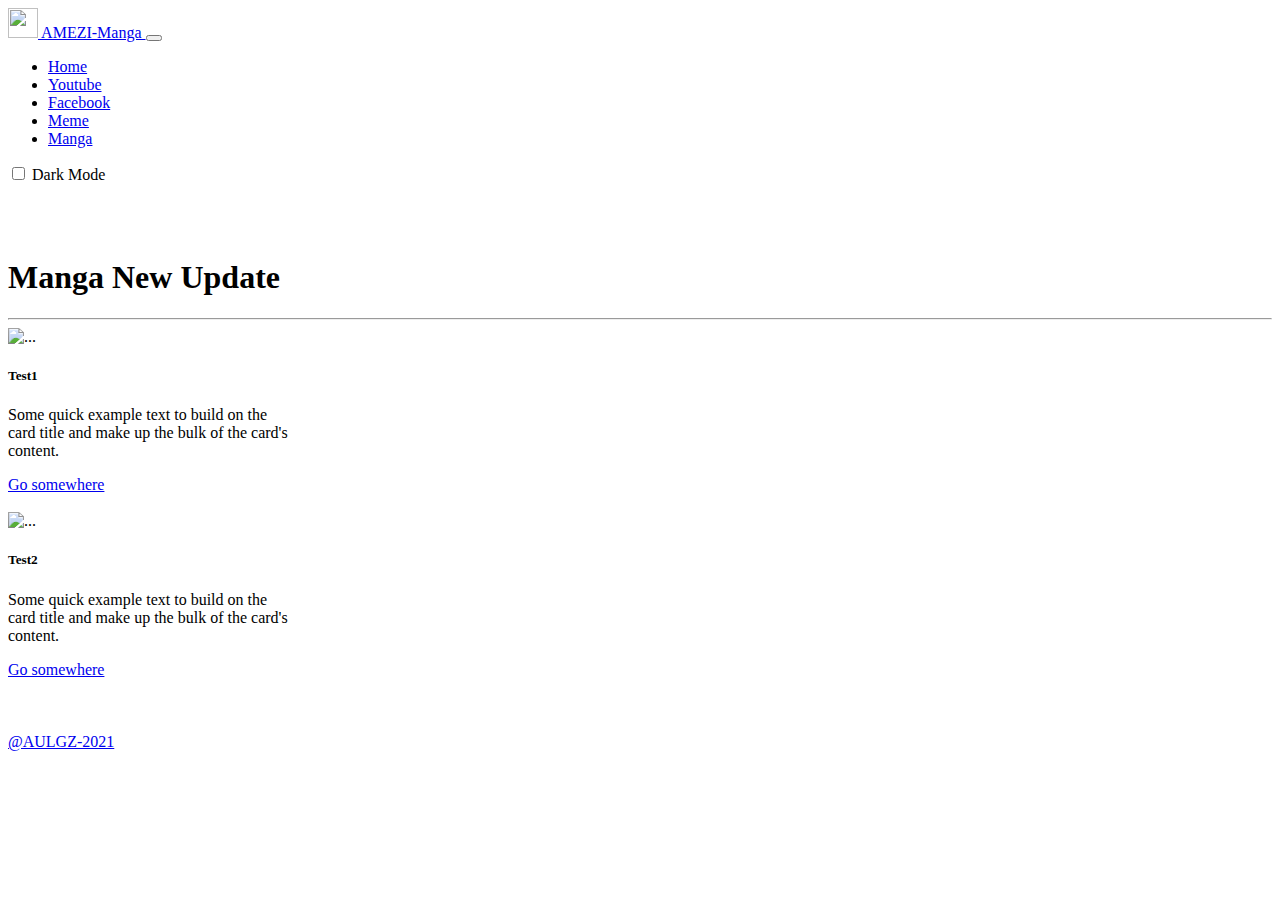
==== manga.html @ 695fefc5 "dispay update" ====
<html>

<head>
    <title>AMEZI-Manga</title>
    <meta charset="utf-8">
    <link rel="preconnect" href="https://fonts.gstatic.com">
    <link href="https://fonts.googleapis.com/css2?family=Kanit:wght@200&display=swap" rel="stylesheet">
    <link rel="stylesheet" href="css/index.css">
    <link rel="stylesheet" href="css/bootstrap.css">
    <link rel="stylesheet" href="css/dark-mode.css">
    <script src="js/dark-mode-switch.min.js"></script>
    <link rel="shortcut icon" href="img/amezi.ico">
    <script src="https://cdn.jsdelivr.net/npm/bootstrap@5.0.0/dist/js/bootstrap.bundle.min.js" integrity="sha384-p34f1UUtsS3wqzfto5wAAmdvj+osOnFyQFpp4Ua3gs/ZVWx6oOypYoCJhGGScy+8" crossorigin="anonymous"></script>
    <meta name="viewport" content="width=device-width, initial-scale=1.0">
</head>

<body>
    <nav class="navbar navbar-expand-lg navbar-light bg-light">
        <div class="container-fluid">
            <a class="navbar-brand bg-light" href="index.html">
                <img src="img/amezi.ico" alt="" width="30" height="30" class="d-inline-block align-text-top rounded-circle">
                AMEZI-Manga
            </a>
            <button class="navbar-toggler" type="button" data-bs-toggle="collapse" data-bs-target="#navbarTogglerDemo02" aria-controls="navbarTogglerDemo02" aria-expanded="false" aria-label="Toggle navigation">
                <span class="navbar-toggler-icon"></span>
            </button>
            <div class="collapse navbar-collapse" id="navbarTogglerDemo02">
                <ul class="navbar-nav me-auto mb-2 mb-lg-0">
                    <li class="nav-item">
                        <a class="nav-link bg-light" aria-current="page" href="index.html">Home</a>
                    </li>
                    <li class="nav-item">
                        <a class="nav-link bg-light" href="https://www.youtube.com/channel/UCqdP4CqnoDWiKp74KaSU-Tg/featured" target="1">Youtube</a>
                    </li>
                    <li class="nav-item">
                        <a class="nav-link bg-light" href="https://www.facebook.com/AMEZIVSG" target="1">Facebook</a>
                    </li>
                    <li class="nav-item">
                        <a class="nav-link bg-light" href="meme.html">Meme</a>
                    </li>
                    <li class="nav-item">
                        <a class="nav-link bg-light" href="#">Manga</a>
                    </li>
                </ul>
                <div class="custom-control custom-switch form-check form-switch" id="dark">
                    <input type="checkbox" class="form-check-input" id="darkSwitch" />
                    <label class="custom-control-label" for="darkSwitch">Dark Mode</label>
                    <script src="js/dark-mode-switch.min.js"></script>
                </div>

            </div>
        </div>
    </nav>
    <br><br><br>
    <div class="container-md">
        <h1 class="display-5">Manga New Update</h1>
        <hr>
        <div class="container d-flex flex-row bd-highlight mb-3 d-flex justify-content-center d-flex align-content-start flex-wrap">
                <div class="d-inline p-2">
                    <div class="card bg-light" style="width: 18rem;">
                        <img src="img/test_rig_1.png" class="card-img-top" alt="...">
                        <div class="card-body">
                            <h5 class="card-title">Test1</h5>
                            <p class="card-text">Some quick example text to build on the card title and make up the bulk of the card's content.</p>
                            <a href="#" class="btn btn-primary stretched-link">Go somewhere</a>
                        </div>
                    </div>
                </div>
                <br>
                <div class="d-inline p-2">
                    <div class="card bg-light" style="width: 18rem;">
                        <img src="img/test_rig_2.png" class="card-img-top" alt="...">
                        <div class="card-body">
                            <h5 class="card-title">Test2</h5>
                            <p class="card-text">Some quick example text to build on the card title and make up the bulk of the card's content.</p>
                            <a href="#" class="btn btn-primary stretched-link">Go somewhere</a>
                        </div>
                    </div>
                </div>
        </div>
    </div>


    <br><br><br>
    <nav class="navbar fixed-bottom navbar-light bg-light">
        <div class="container-fluid">
            <a class="navbar-brand bg-light" href="https://www.facebook.com/AULGZyoutubeCasterTH/" target="1">@AULGZ-2021</a>
        </div>
    </nav>
</body>

</html>
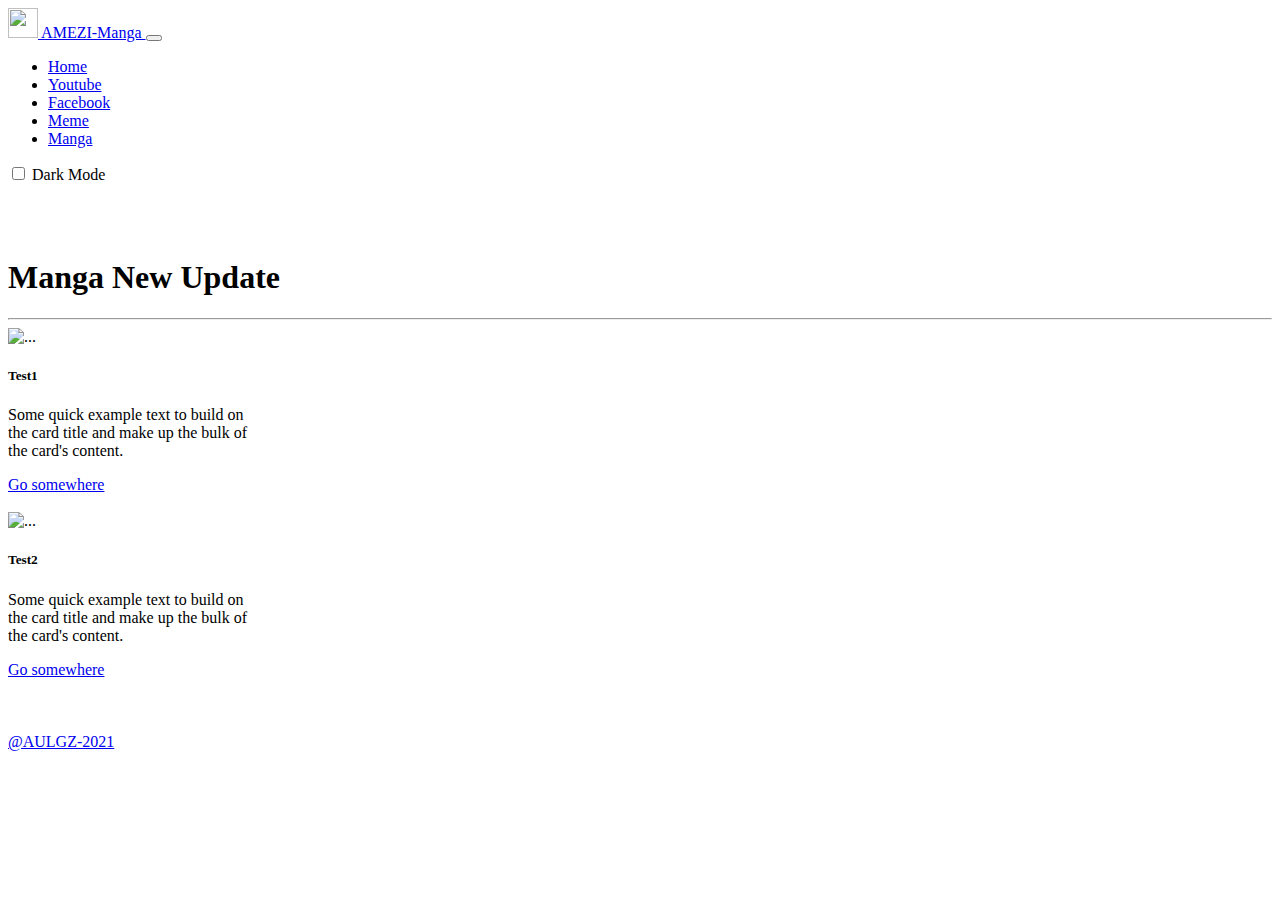
==== commit 472c34f6: "size update" ====
--- a/manga.html
+++ b/manga.html
@@ -57,7 +57,7 @@
         <hr>
         <div class="container d-flex flex-row bd-highlight mb-3 d-flex justify-content-center d-flex align-content-start flex-wrap">
                 <div class="d-inline p-2">
-                    <div class="card bg-light" style="width: 18rem;">
+                    <div class="card bg-light" style="width: 15rem;">
                         <img src="img/test_rig_1.png" class="card-img-top" alt="...">
                         <div class="card-body">
                             <h5 class="card-title">Test1</h5>
@@ -68,7 +68,7 @@
                 </div>
                 <br>
                 <div class="d-inline p-2">
-                    <div class="card bg-light" style="width: 18rem;">
+                    <div class="card bg-light" style="width: 15rem;">
                         <img src="img/test_rig_2.png" class="card-img-top" alt="...">
                         <div class="card-body">
                             <h5 class="card-title">Test2</h5>
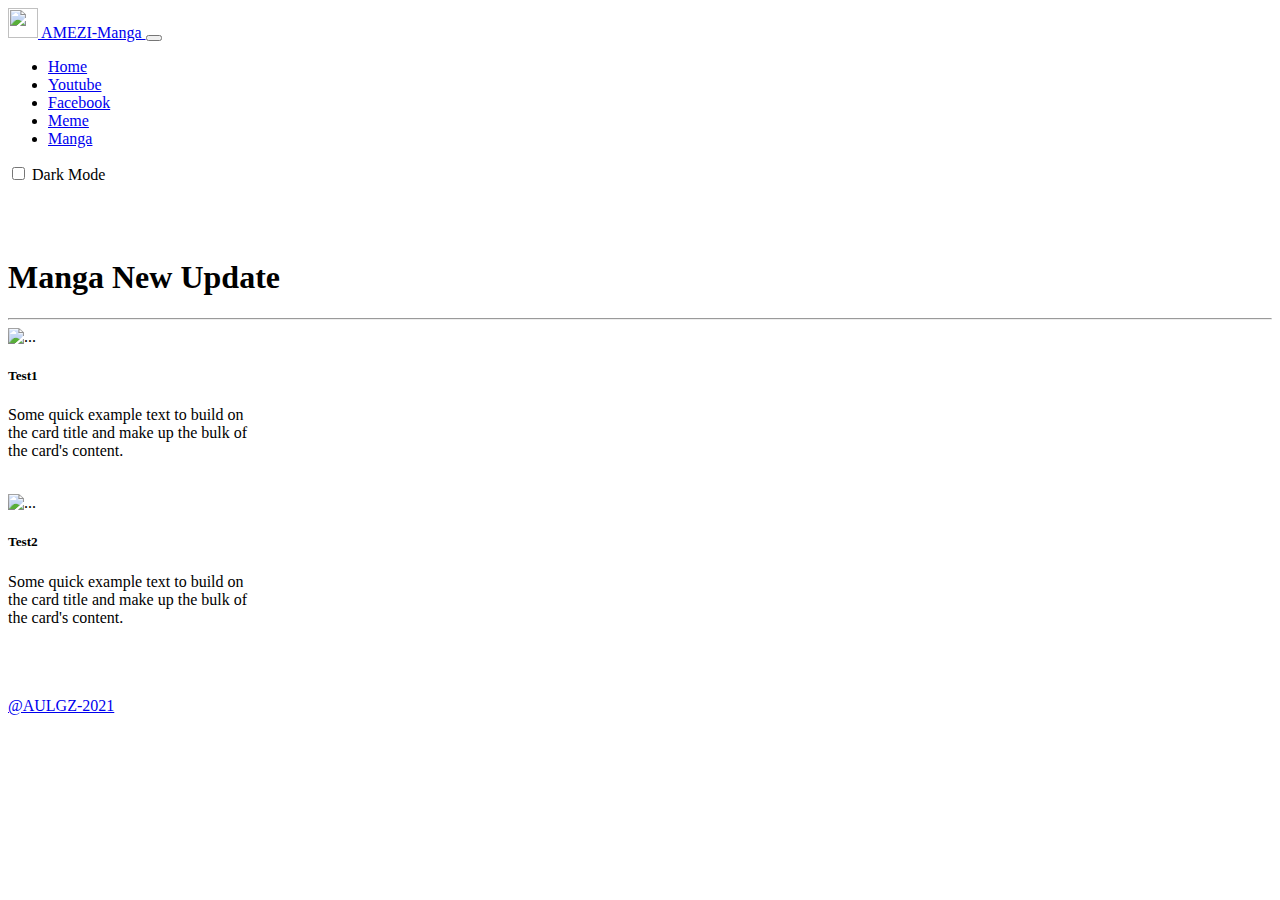
==== commit d362eee0: "button remove" ====
--- a/manga.html
+++ b/manga.html
@@ -62,7 +62,6 @@
                         <div class="card-body">
                             <h5 class="card-title">Test1</h5>
                             <p class="card-text">Some quick example text to build on the card title and make up the bulk of the card's content.</p>
-                            <a href="#" class="btn btn-primary stretched-link">Go somewhere</a>
                         </div>
                     </div>
                 </div>
@@ -73,7 +72,6 @@
                         <div class="card-body">
                             <h5 class="card-title">Test2</h5>
                             <p class="card-text">Some quick example text to build on the card title and make up the bulk of the card's content.</p>
-                            <a href="#" class="btn btn-primary stretched-link">Go somewhere</a>
                         </div>
                     </div>
                 </div>
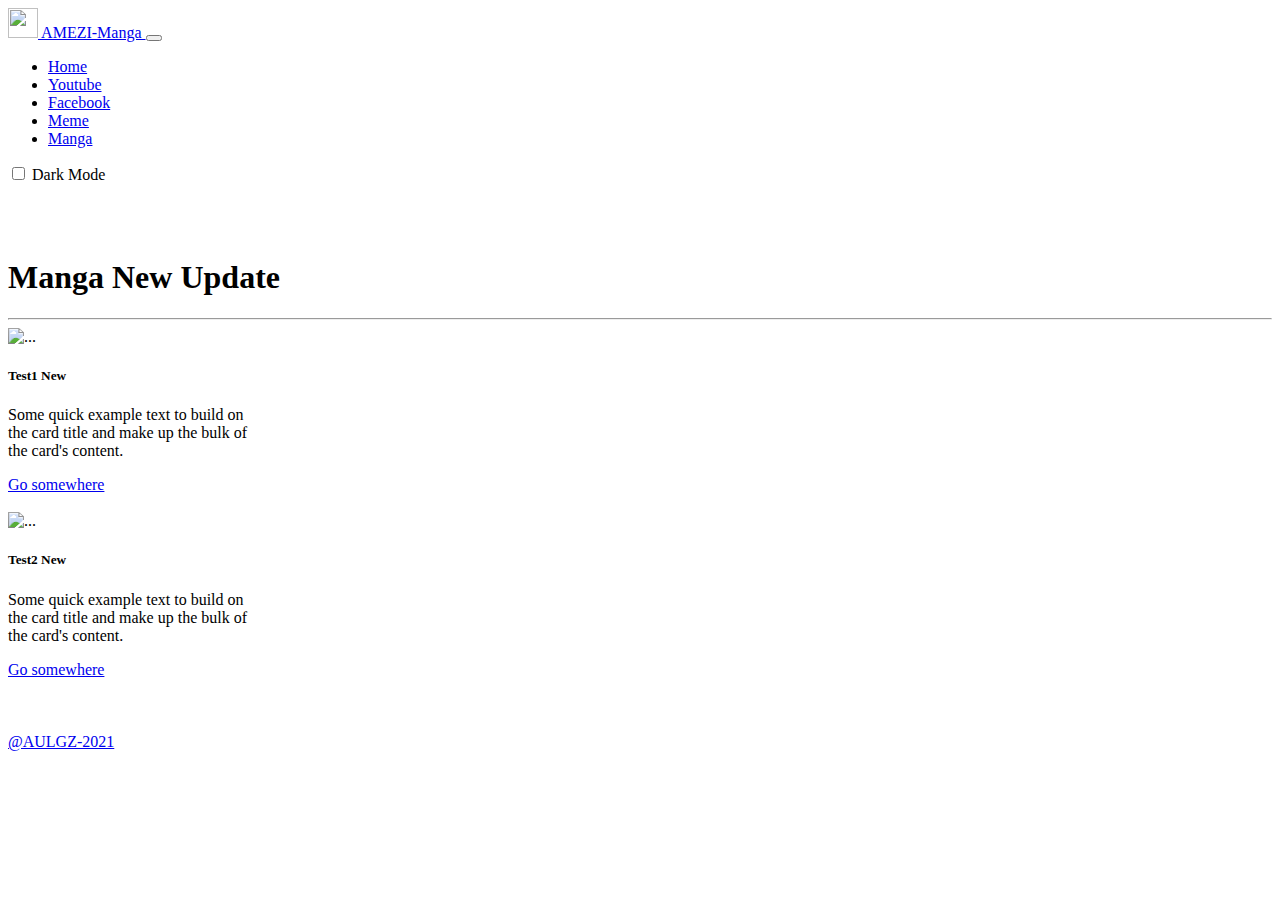
==== commit bcca3890: "new badge update" ====
--- a/manga.html
+++ b/manga.html
@@ -60,8 +60,9 @@
                     <div class="card bg-light" style="width: 15rem;">
                         <img src="img/test_rig_1.png" class="card-img-top" alt="...">
                         <div class="card-body">
-                            <h5 class="card-title">Test1</h5>
+                            <h5 class="card-title">Test1 <span class="badge bg-danger rounded-pill">New</span></h5>
                             <p class="card-text">Some quick example text to build on the card title and make up the bulk of the card's content.</p>
+                            <a href="#" class="btn btn-primary stretched-link">Go somewhere</a>
                         </div>
                     </div>
                 </div>
@@ -70,8 +71,9 @@
                     <div class="card bg-light" style="width: 15rem;">
                         <img src="img/test_rig_2.png" class="card-img-top" alt="...">
                         <div class="card-body">
-                            <h5 class="card-title">Test2</h5>
+                            <h5 class="card-title">Test2 <span class="badge bg-danger rounded-pill">New</span></h5>
                             <p class="card-text">Some quick example text to build on the card title and make up the bulk of the card's content.</p>
+                            <a href="#" class="btn btn-primary stretched-link">Go somewhere</a>
                         </div>
                     </div>
                 </div>
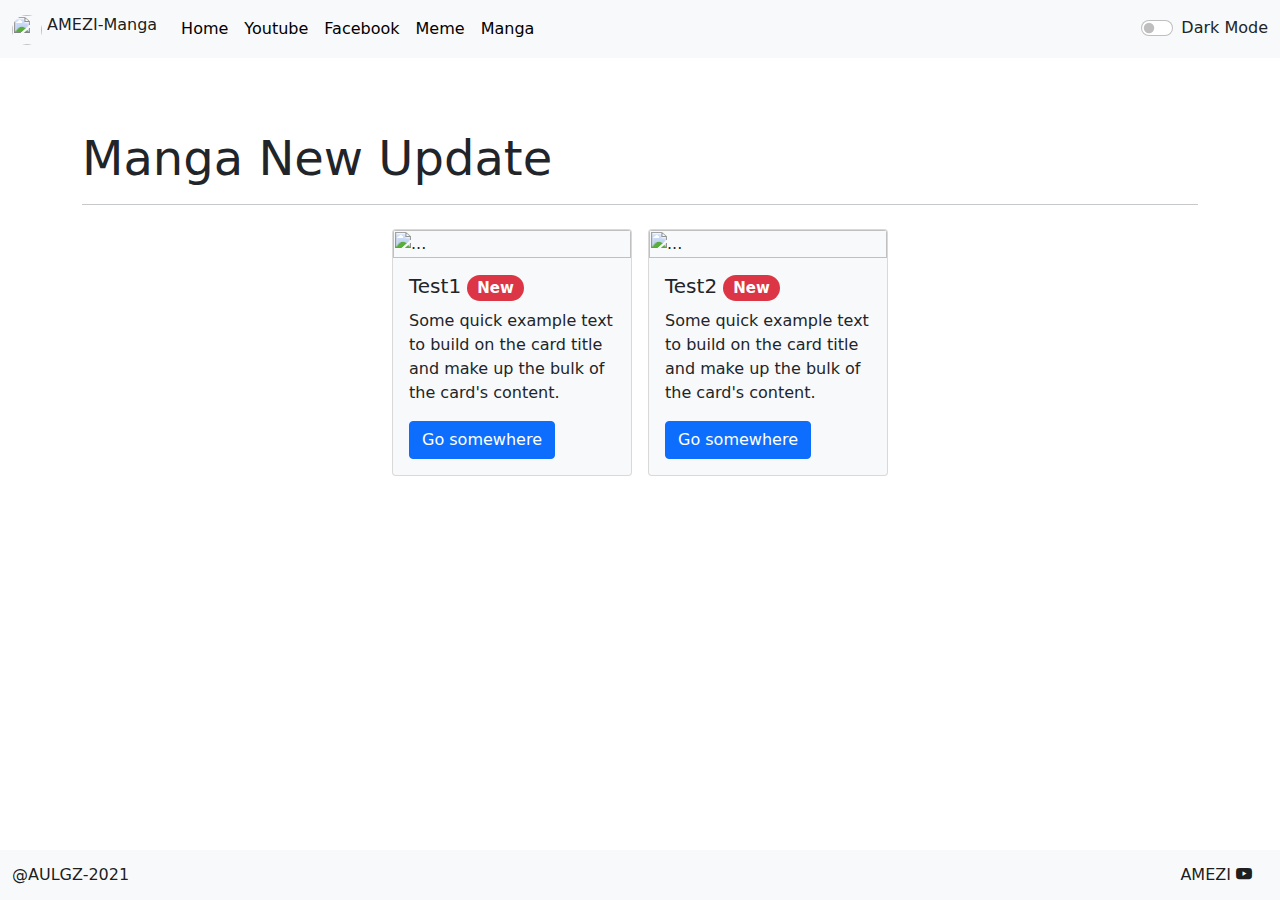
==== commit 72a5fe0a: "..." ====
--- a/manga.html
+++ b/manga.html
@@ -10,6 +10,7 @@
     <link rel="stylesheet" href="css/dark-mode.css">
     <script src="js/dark-mode-switch.min.js"></script>
     <link rel="shortcut icon" href="img/amezi.ico">
+    <link rel="stylesheet" href="https://cdn.jsdelivr.net/npm/bootstrap-icons@1.5.0/font/bootstrap-icons.css">
     <script src="https://cdn.jsdelivr.net/npm/bootstrap@5.0.0/dist/js/bootstrap.bundle.min.js" integrity="sha384-p34f1UUtsS3wqzfto5wAAmdvj+osOnFyQFpp4Ua3gs/ZVWx6oOypYoCJhGGScy+8" crossorigin="anonymous"></script>
     <meta name="viewport" content="width=device-width, initial-scale=1.0">
 </head>
@@ -85,7 +86,9 @@
     <nav class="navbar fixed-bottom navbar-light bg-light">
         <div class="container-fluid">
             <a class="navbar-brand bg-light" href="https://www.facebook.com/AULGZyoutubeCasterTH/" target="1">@AULGZ-2021</a>
+            <a href="https://www.youtube.com/channel/UCqdP4CqnoDWiKp74KaSU-Tg" target="1" class="navbar-brand bg-light" >AMEZI <i class="bi bi-youtube"></i></a>
         </div>
+        
     </nav>
 </body>
 
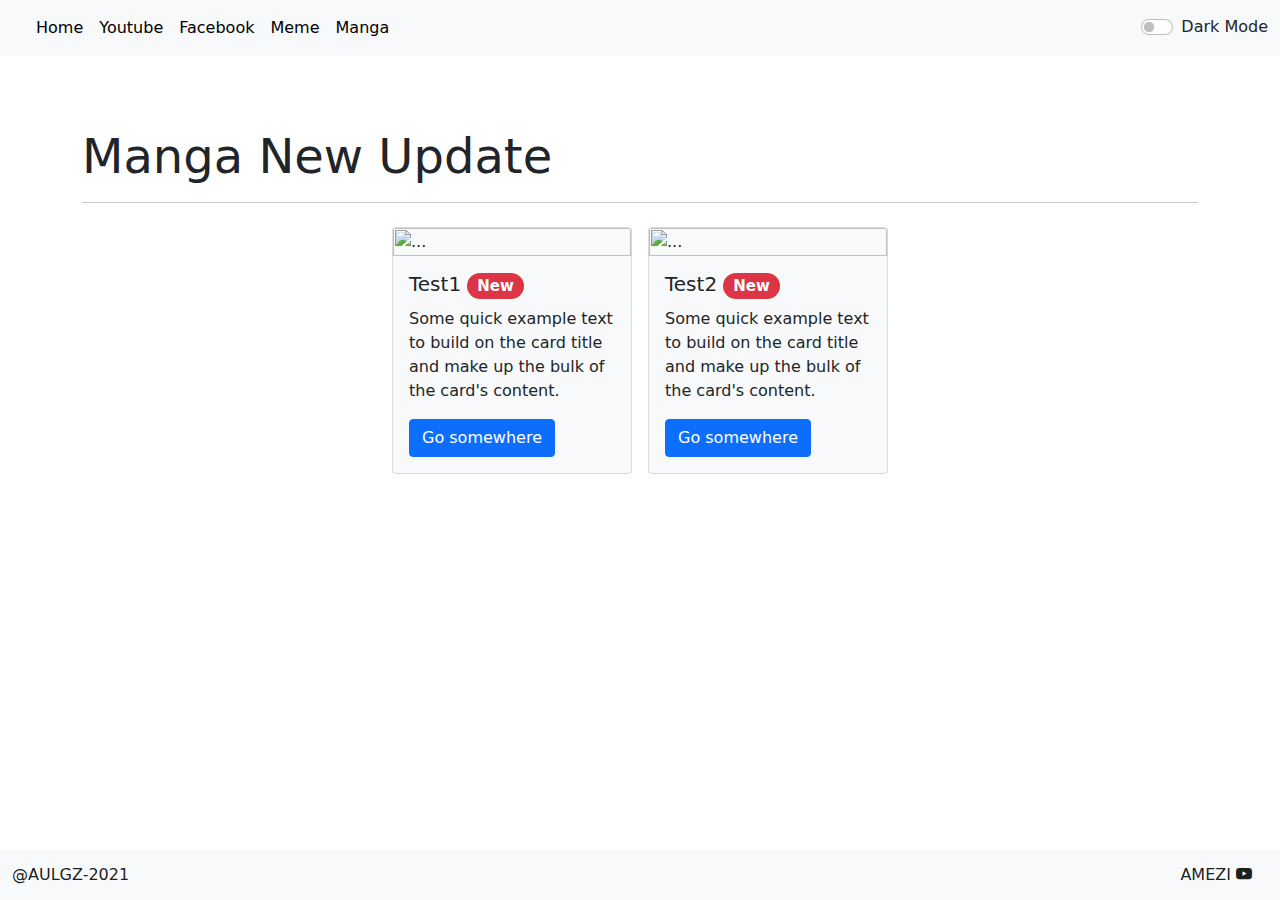
==== commit c8413233: "..." ====
--- a/manga.html
+++ b/manga.html
@@ -19,8 +19,6 @@
     <nav class="navbar navbar-expand-lg navbar-light bg-light">
         <div class="container-fluid">
             <a class="navbar-brand bg-light" href="index.html">
-                <img src="img/amezi.ico" alt="" width="30" height="30" class="d-inline-block align-text-top rounded-circle">
-                AMEZI-Manga
             </a>
             <button class="navbar-toggler" type="button" data-bs-toggle="collapse" data-bs-target="#navbarTogglerDemo02" aria-controls="navbarTogglerDemo02" aria-expanded="false" aria-label="Toggle navigation">
                 <span class="navbar-toggler-icon"></span>
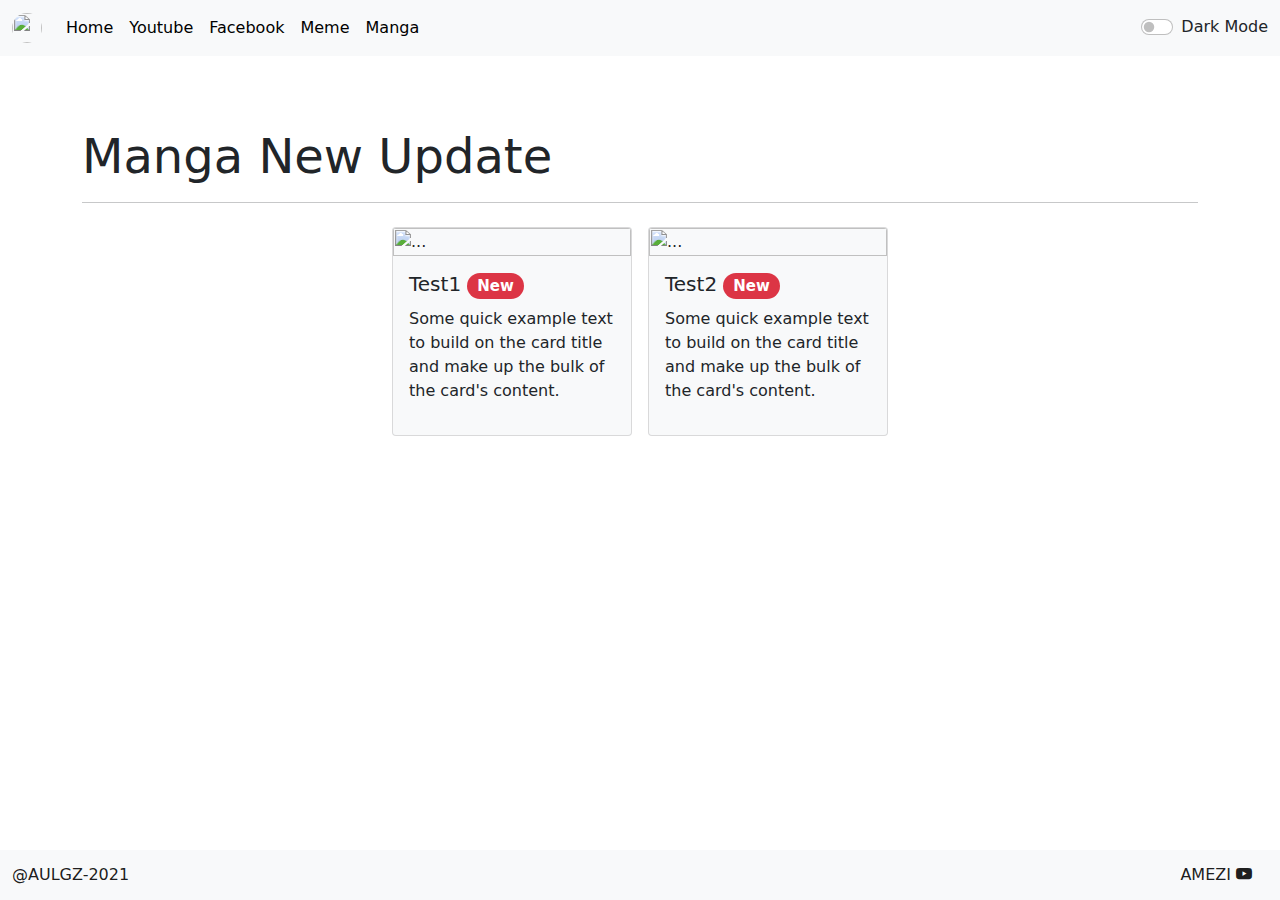
==== commit 14000579: "btn remove" ====
--- a/manga.html
+++ b/manga.html
@@ -19,6 +19,7 @@
     <nav class="navbar navbar-expand-lg navbar-light bg-light">
         <div class="container-fluid">
             <a class="navbar-brand bg-light" href="index.html">
+                <img src="img/amezi.ico" alt="" width="30" height="30" class="d-inline-block align-text-top rounded-circle">
             </a>
             <button class="navbar-toggler" type="button" data-bs-toggle="collapse" data-bs-target="#navbarTogglerDemo02" aria-controls="navbarTogglerDemo02" aria-expanded="false" aria-label="Toggle navigation">
                 <span class="navbar-toggler-icon"></span>
@@ -61,7 +62,7 @@
                         <div class="card-body">
                             <h5 class="card-title">Test1 <span class="badge bg-danger rounded-pill">New</span></h5>
                             <p class="card-text">Some quick example text to build on the card title and make up the bulk of the card's content.</p>
-                            <a href="#" class="btn btn-primary stretched-link">Go somewhere</a>
+                            <a href="#" class="stretched-link"></a>
                         </div>
                     </div>
                 </div>
@@ -72,7 +73,7 @@
                         <div class="card-body">
                             <h5 class="card-title">Test2 <span class="badge bg-danger rounded-pill">New</span></h5>
                             <p class="card-text">Some quick example text to build on the card title and make up the bulk of the card's content.</p>
-                            <a href="#" class="btn btn-primary stretched-link">Go somewhere</a>
+                            <a href="#" class="stretched-link"></a>
                         </div>
                     </div>
                 </div>
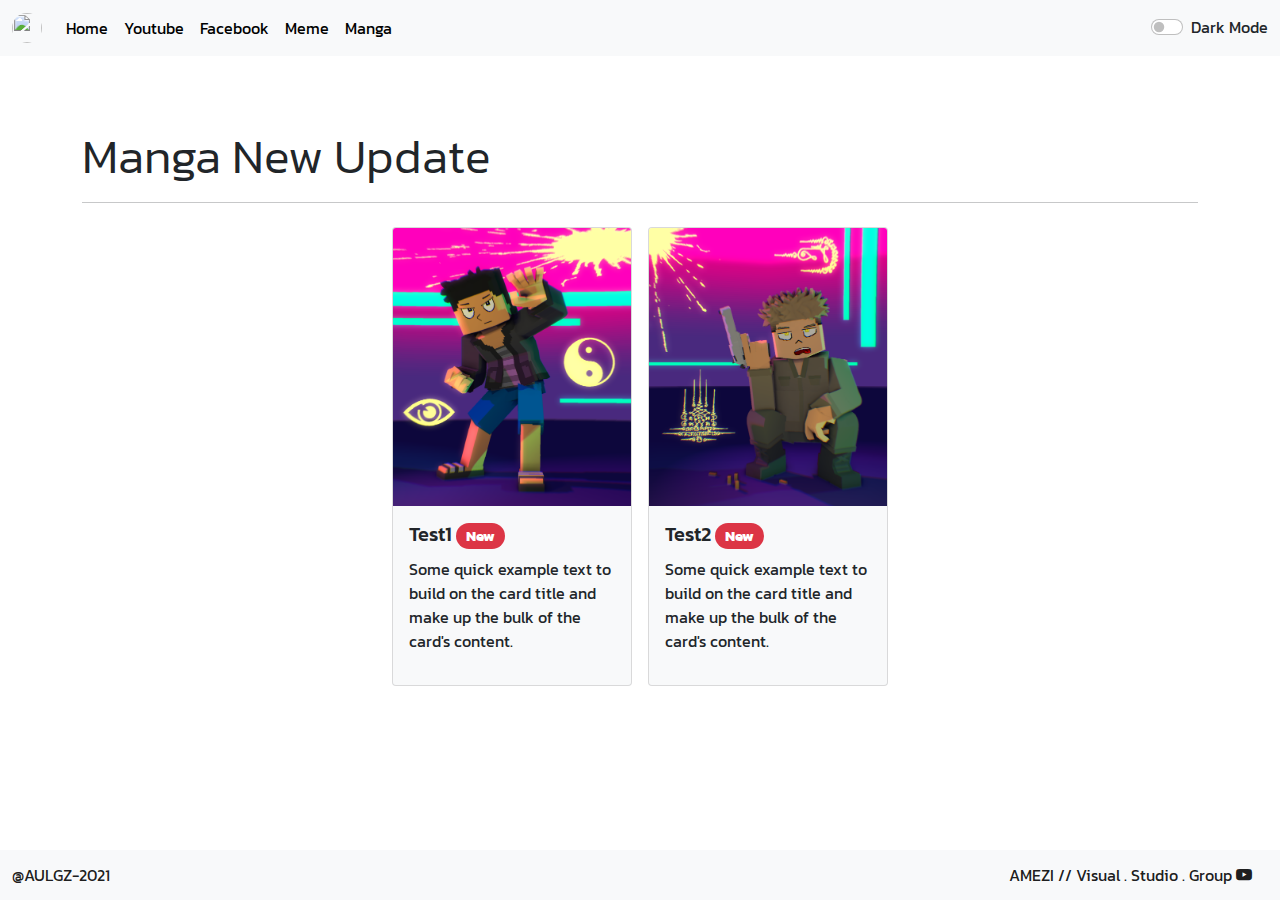
==== commit b20242aa: "img size lowq" ====
--- a/manga.html
+++ b/manga.html
@@ -58,7 +58,7 @@
         <div class="container d-flex flex-row bd-highlight mb-3 d-flex justify-content-center d-flex align-content-start flex-wrap">
                 <div class="d-inline p-2">
                     <div class="card bg-light" style="width: 15rem;">
-                        <img src="img/test_rig_1.png" class="card-img-top" alt="...">
+                        <img src="img/lowq/test_rig_1.png" class="card-img-top" alt="...">
                         <div class="card-body">
                             <h5 class="card-title">Test1 <span class="badge bg-danger rounded-pill">New</span></h5>
                             <p class="card-text">Some quick example text to build on the card title and make up the bulk of the card's content.</p>
@@ -69,7 +69,7 @@
                 <br>
                 <div class="d-inline p-2">
                     <div class="card bg-light" style="width: 15rem;">
-                        <img src="img/test_rig_2.png" class="card-img-top" alt="...">
+                        <img src="img/lowq/test_rig_2.png" class="card-img-top" alt="...">
                         <div class="card-body">
                             <h5 class="card-title">Test2 <span class="badge bg-danger rounded-pill">New</span></h5>
                             <p class="card-text">Some quick example text to build on the card title and make up the bulk of the card's content.</p>
@@ -85,7 +85,8 @@
     <nav class="navbar fixed-bottom navbar-light bg-light">
         <div class="container-fluid">
             <a class="navbar-brand bg-light" href="https://www.facebook.com/AULGZyoutubeCasterTH/" target="1">@AULGZ-2021</a>
-            <a href="https://www.youtube.com/channel/UCqdP4CqnoDWiKp74KaSU-Tg" target="1" class="navbar-brand bg-light" >AMEZI <i class="bi bi-youtube"></i></a>
+            <a href="https://www.youtube.com/channel/UCqdP4CqnoDWiKp74KaSU-Tg" target="1" class="navbar-brand bg-light" >
+AMEZI // Visual . Studio . Group <i class="bi bi-youtube"></i></a>
         </div>
         
     </nav>
--- a/css/index.css
+++ b/css/index.css
@@ -0,0 +1,100 @@
+@import url('https://fonts.googleapis.com/css2?family=Kanit:wght@200&display=swap');
+*{
+        font-family: 'Kanit',
+        sans-serif;
+}
+#myImg {
+        border-radius: 5px;
+        cursor: pointer;
+        transition: 0.3s;
+}
+
+#myImg:hover {
+        opacity: 0.7;
+}
+
+/* The Modal (background) */
+.modal {
+        display: none;
+        /* Hidden by default */
+        position: fixed;
+        /* Stay in place */
+        z-index: 1;
+        /* Sit on top */
+        padding-top: 100px;
+        /* Location of the box */
+        left: 0;
+        top: 0;
+        width: 100%;
+        /* Full width */
+        height: 100%;
+        /* Full height */
+        overflow: auto;
+        /* Enable scroll if needed */
+        background-color: rgb(0, 0, 0);
+        /* Fallback color */
+        background-color: rgba(0, 0, 0, 0.9);
+        /* Black w/ opacity */
+}
+
+/* Modal Content (Image) */
+.modal-content {
+        margin: auto;
+        display: block;
+        width: 80%;
+        max-width: 700px;
+}
+
+/* Caption of Modal Image (Image Text) - Same Width as the Image */
+#caption {
+        margin: auto;
+        display: block;
+        width: 80%;
+        max-width: 700px;
+        text-align: center;
+        color: #ccc;
+        padding: 10px 0;
+        height: 150px;
+}
+
+/* Add Animation - Zoom in the Modal */
+.modal-content,
+#caption {
+        animation-name: zoom;
+        animation-duration: 0.6s;
+}
+
+@keyframes zoom {
+        from {
+                transform: scale(0)
+        }
+
+        to {
+                transform: scale(1)
+        }
+}
+
+/* The Close Button */
+.close {
+        position: absolute;
+        top: 15px;
+        right: 35px;
+        color: #f1f1f1;
+        font-size: 40px;
+        font-weight: bold;
+        transition: 0.3s;
+}
+
+.close:hover,
+.close:focus {
+        color: #bbb;
+        text-decoration: none;
+        cursor: pointer;
+}
+
+/* 100% Image Width on Smaller Screens */
+@media only screen and (max-width: 700px) {
+        .modal-content {
+                width: 100%;
+        }
+}